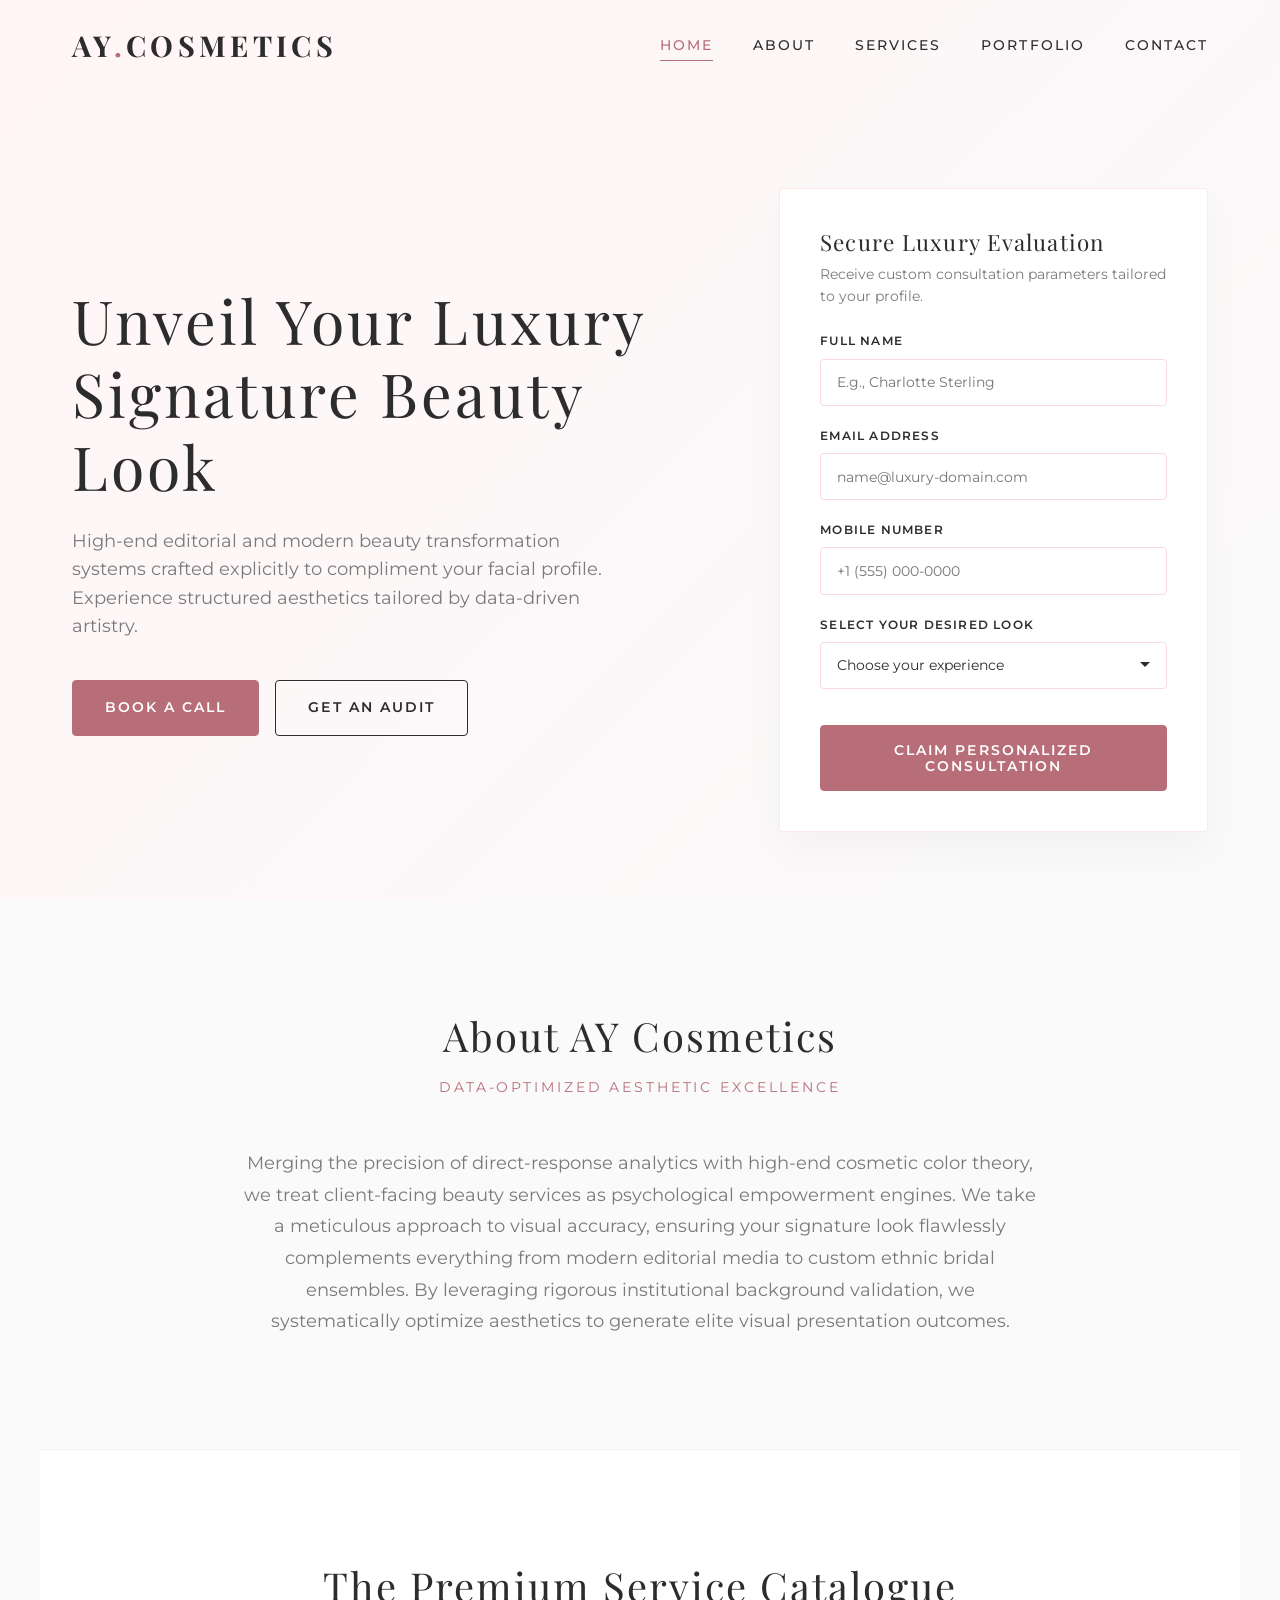
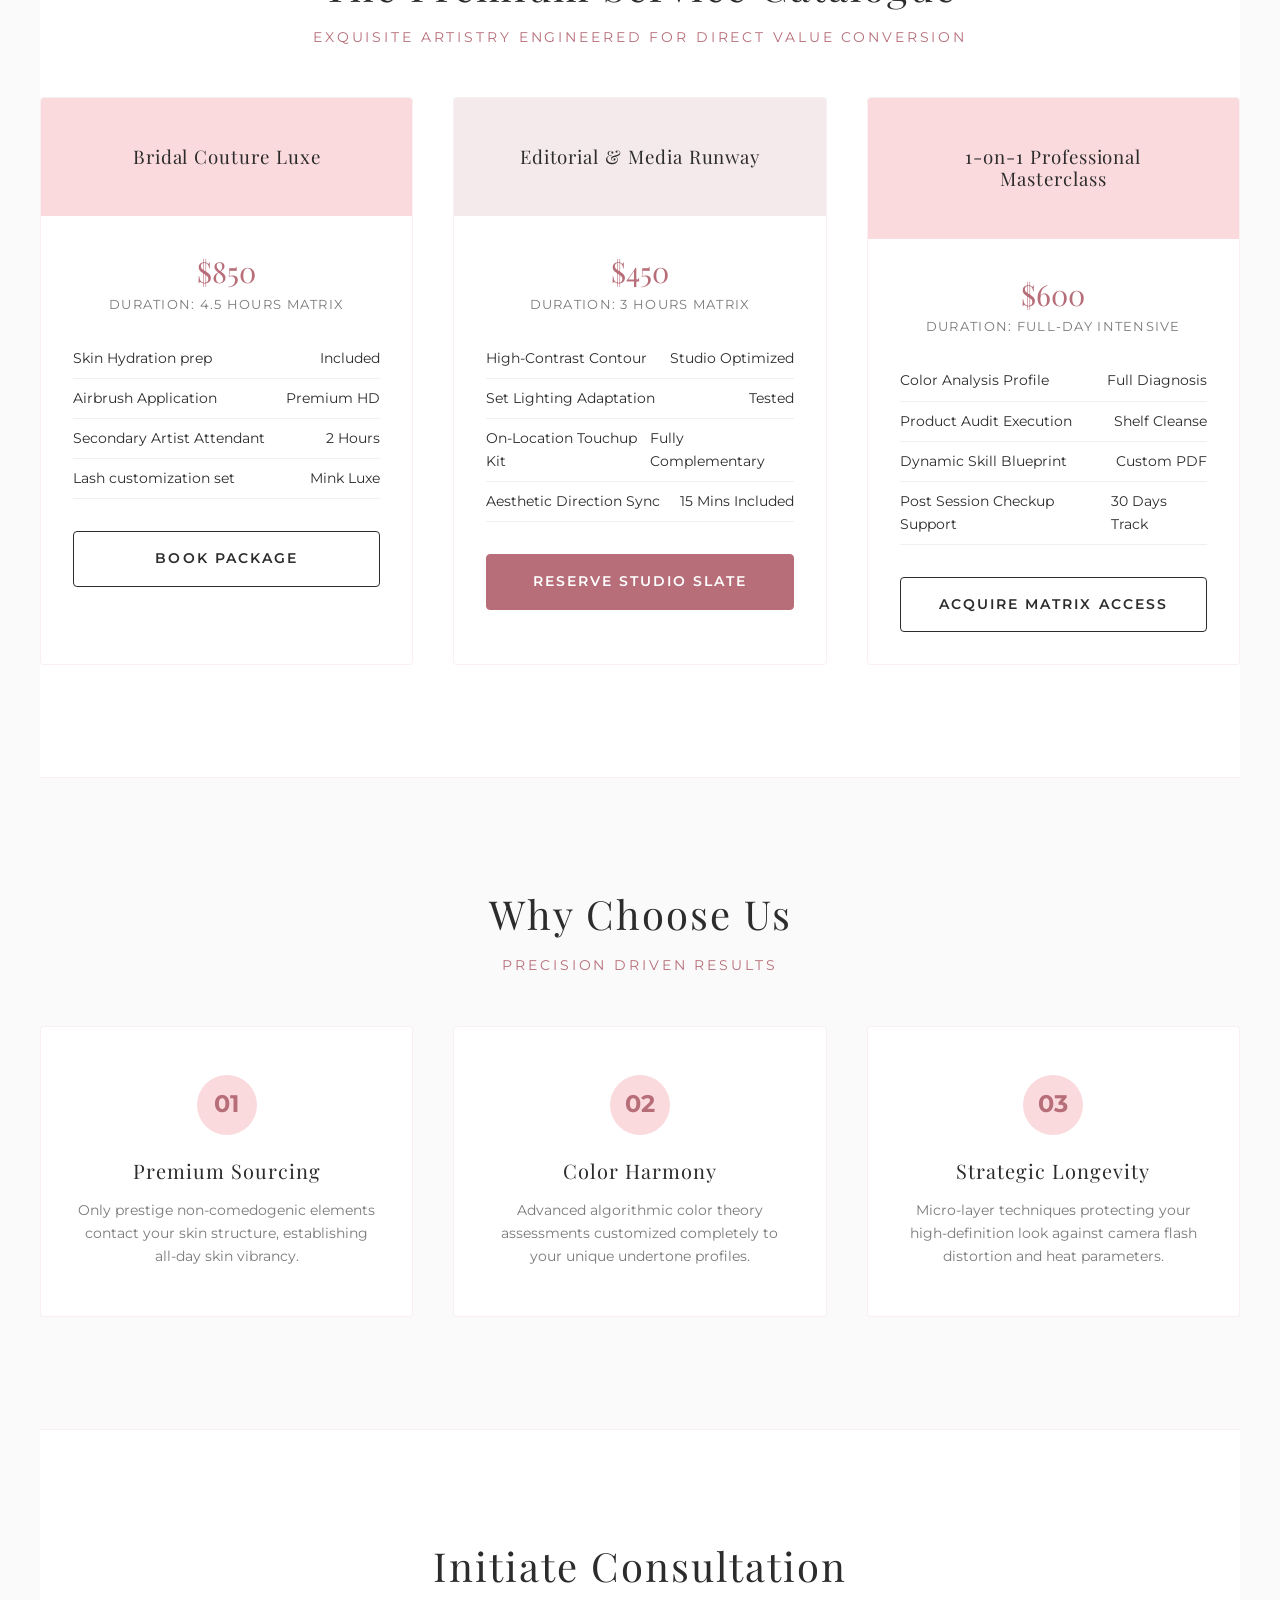
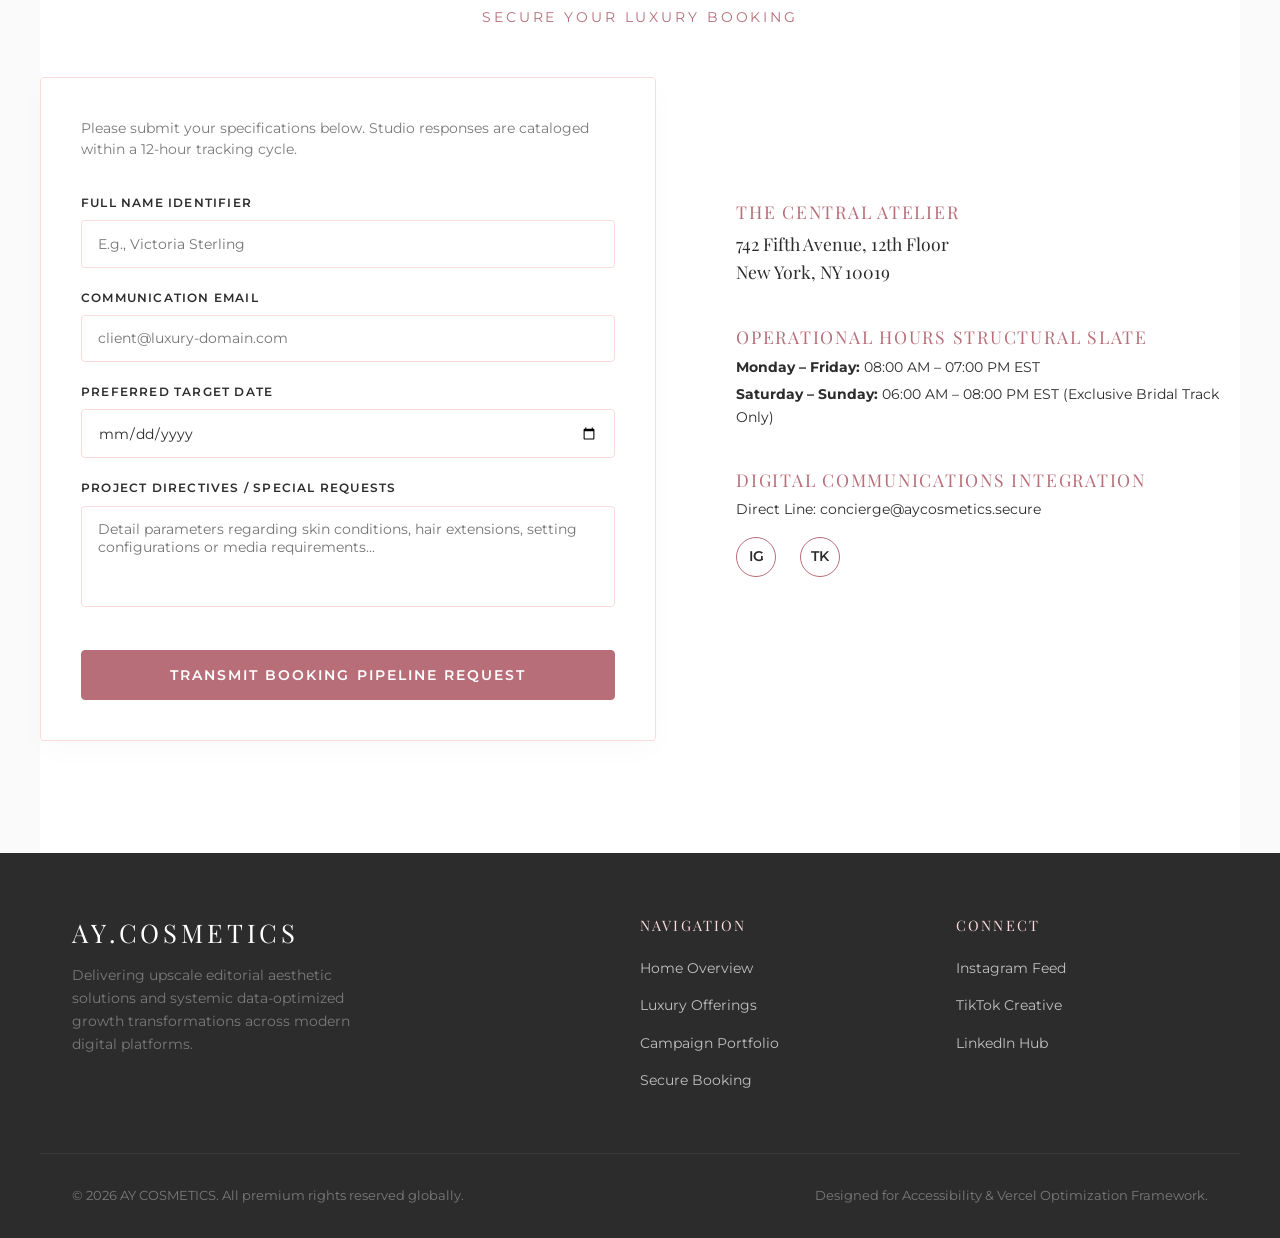
==== index.html @ 00020fd4 "Add files via upload" ====
<!DOCTYPE html>
<html lang="en">
<head>
    <meta charset="UTF-8">
    <meta name="viewport" content="width=device-width, initial-scale=1.0">
    <title>Premium Beauty Transformation Services | AY COSMETICS</title>
    <meta name="description" content="Discover luxury B2C bridal glamor, expert editorial makeup styling, and data-backed signature look masterclasses designed by AY COSMETICS. Book now.">
    
    <meta property="og:title" content="Premium Beauty Transformation Services | AY COSMETICS">
    <meta property="og:description" content="Elevate your appearance with modern minimalist aesthetic makeup services. Book tailored consultations with luxury specialists.">
    <meta property="og:type" content="website">
    <meta property="og:url" content="https://ay-cosmetics.vercel.app">
    
    <link rel="preconnect" href="https://fonts.googleapis.com">
    <link rel="preconnect" href="https://fonts.gstatic.com" crossorigin>
    <link href="https://fonts.googleapis.com/css2?family=Montserrat:wght@400;500;600&family=Playfair+Display:ital,wght@0,400;0,700;1,400&display=swap" rel="stylesheet">
    
    <link rel="stylesheet" href="style.css">
</head>
<body>

    <header>
        <div class="container nav-container">
            <a href="#home" class="logo">AY<span>.</span>COSMETICS</a>
            <nav aria-label="Main Navigation Route Engine">
                <ul class="nav-menu">
                    <li><a href="#home" class="nav-link active">Home</a></li>
                    <li><a href="#about" class="nav-link">About</a></li>
                    <li><a href="#services" class="nav-link">Services</a></li>
                    <li><a href="portfolio.html" class="nav-link">Portfolio</a></li>
                    <li><a href="#contact" class="nav-link">Contact</a></li>
                </ul>
            </nav>
            <button class="hamburger" aria-label="Toggle Mobile Menu Navigation" aria-expanded="false">
                <span class="bar"></span>
                <span class="bar"></span>
                <span class="bar"></span>
            </button>
        </div>
    </header>

    <main>
        <!-- Hero Section -->
        <section class="hero" id="home">
            <div class="container hero-grid">
                <div class="hero-content">
                    <h1>Unveil Your Luxury Signature Beauty Look</h1>
                    <p>High-end editorial and modern beauty transformation systems crafted explicitly to compliment your facial profile. Experience structured aesthetics tailored by data-driven artistry.</p>
                    <div class="hero-ctas">
                        <a href="#contact" class="btn btn-primary">Book A Call</a>
                        <a href="#audit-capture" class="btn btn-secondary">Get An Audit</a>
                    </div>
                </div>
                
                <div class="hero-form-container" id="audit-capture">
                    <h3>Secure Luxury Evaluation</h3>
                    <p>Receive custom consultation parameters tailored to your profile.</p>
                    <form action="#" method="POST" autocomplete="on">
                        <div class="form-group">
                            <label for="hero-name">Full Name</label>
                            <input type="text" id="hero-name" name="name" class="form-control" placeholder="E.g., Charlotte Sterling" required>
                        </div>
                        <div class="form-group">
                            <label for="hero-email">Email Address</label>
                            <input type="email" id="hero-email" name="email" class="form-control" placeholder="name@luxury-domain.com" required>
                        </div>
                        <div class="form-group">
                            <label for="hero-phone">Mobile Number</label>
                            <input type="tel" id="hero-phone" name="phone" class="form-control" placeholder="+1 (555) 000-0000" required>
                        </div>
                        <div class="form-group">
                            <label for="hero-service">Select Your Desired Look</label>
                            <select id="hero-service" name="service" class="form-control" required>
                                <option value="" disabled selected>Choose your experience</option>
                                <option value="bridal">Premium Bridal Glam Package</option>
                                <option value="editorial">Editorial &amp; Event Transformation</option>
                                <option value="masterclass">1-on-1 Strategy Masterclass</option>
                            </select>
                        </div>
                        <button type="submit" class="btn btn-primary" style="width: 100%; margin-top: 1rem;">Claim Personalized Consultation</button>
                    </form>
                </div>
            </div>
        </section>

        <!-- About My Brand Section -->
        <section class="section-padding container text-center reveal" id="about">
            <h2 class="section-title">About AY Cosmetics</h2>
            <p class="section-subtitle">Data-Optimized Aesthetic Excellence</p>
            <p style="max-width: 800px; margin: 0 auto; color: var(--gray-muted); font-size: 1.1rem; line-height: 1.8;">
                Merging the precision of direct-response analytics with high-end cosmetic color theory, we treat client-facing beauty services as psychological empowerment engines. We take a meticulous approach to visual accuracy, ensuring your signature look flawlessly complements everything from modern editorial media to custom ethnic bridal ensembles. By leveraging rigorous institutional background validation, we systematically optimize aesthetics to generate elite visual presentation outcomes.
            </p>
        </section>

        <!-- Services Section (Merged) -->
        <section class="section-padding container text-center reveal" id="services" style="background-color: var(--pure-white); border-top: 1px solid rgba(183,110,121,0.1); border-bottom: 1px solid rgba(183,110,121,0.1);">
            <h2 class="section-title">The Premium Service Catalogue</h2>
            <p class="section-subtitle">Exquisite Artistry Engineered For Direct Value Conversion</p>
            
            <div class="grid-3">
                <article class="card">
                    <div class="service-header">
                        <h3>Bridal Couture Luxe</h3>
                    </div>
                    <div class="campaign-body">
                        <span class="service-price">$850</span>
                        <span class="service-duration">Duration: 4.5 Hours Matrix</span>
                        <ul class="service-features">
                            <li><span>Skin Hydration prep</span> <span>Included</span></li>
                            <li><span>Airbrush Application</span> <span>Premium HD</span></li>
                            <li><span>Secondary Artist Attendant</span> <span>2 Hours</span></li>
                            <li><span>Lash customization set</span> <span>Mink Luxe</span></li>
                        </ul>
                        <a href="#contact" class="btn btn-secondary" style="width: 100%;">Book Package</a>
                    </div>
                </article>

                <article class="card">
                    <div class="service-header" style="background-color: rgba(183,110,121,0.15);">
                        <h3>Editorial &amp; Media Runway</h3>
                    </div>
                    <div class="campaign-body">
                        <span class="service-price">$450</span>
                        <span class="service-duration">Duration: 3 Hours Matrix</span>
                        <ul class="service-features">
                            <li><span>High-Contrast Contour</span> <span>Studio Optimized</span></li>
                            <li><span>Set Lighting Adaptation</span> <span>Tested</span></li>
                            <li><span>On-Location Touchup Kit</span> <span>Fully Complementary</span></li>
                            <li><span>Aesthetic Direction Sync</span> <span>15 Mins Included</span></li>
                        </ul>
                        <a href="#contact" class="btn btn-primary" style="width: 100%;">Reserve Studio Slate</a>
                    </div>
                </article>

                <article class="card">
                    <div class="service-header">
                        <h3>1-on-1 Professional Masterclass</h3>
                    </div>
                    <div class="campaign-body">
                        <span class="service-price">$600</span>
                        <span class="service-duration">Duration: Full-Day Intensive</span>
                        <ul class="service-features">
                            <li><span>Color Analysis Profile</span> <span>Full Diagnosis</span></li>
                            <li><span>Product Audit Execution</span> <span>Shelf Cleanse</span></li>
                            <li><span>Dynamic Skill Blueprint</span> <span>Custom PDF</span></li>
                            <li><span>Post Session Checkup Support</span> <span>30 Days Track</span></li>
                        </ul>
                        <a href="#contact" class="btn btn-secondary" style="width: 100%;">Acquire Matrix Access</a>
                    </div>
                </article>
            </div>
        </section>

        <!-- Why Choose Us Section -->
        <section class="section-padding container text-center reveal" id="why-choose-us">
            <h2 class="section-title">Why Choose Us</h2>
            <p class="section-subtitle">Precision Driven Results</p>
            <div class="grid-3">
                <div class="feature-card card">
                    <div class="feature-icon-box">01</div>
                    <h3>Premium Sourcing</h3>
                    <p>Only prestige non-comedogenic elements contact your skin structure, establishing all-day skin vibrancy.</p>
                </div>
                <div class="feature-card card">
                    <div class="feature-icon-box">02</div>
                    <h3>Color Harmony</h3>
                    <p>Advanced algorithmic color theory assessments customized completely to your unique undertone profiles.</p>
                </div>
                <div class="feature-card card">
                    <div class="feature-icon-box">03</div>
                    <h3>Strategic Longevity</h3>
                    <p>Micro-layer techniques protecting your high-definition look against camera flash distortion and heat parameters.</p>
                </div>
            </div>
        </section>

        <!-- Contact Section (Merged) -->
        <section class="section-padding container" id="contact" style="background-color: var(--pure-white); border-top: 1px solid rgba(183,110,121,0.1);">
            <div class="text-center reveal" style="margin-bottom: 3rem;">
                <h2 class="section-title">Initiate Consultation</h2>
                <p class="section-subtitle">Secure Your Luxury Booking</p>
            </div>
            
            <div class="contact-grid reveal">
                <!-- Contact Form -->
                <div class="hero-form-container" style="box-shadow: 0 10px 30px rgba(0,0,0,0.02); border: 1px solid var(--primary-blush);">
                    <p style="font-size: 0.85rem; color: var(--gray-muted); margin-bottom: 2rem;">Please submit your specifications below. Studio responses are cataloged within a 12-hour tracking cycle.</p>
                    
                    <form action="#" method="POST" autocomplete="on">
                        <div class="form-group">
                            <label for="contact-name">Full Name Identifier</label>
                            <input type="text" id="contact-name" name="name" class="form-control" placeholder="E.g., Victoria Sterling" required>
                        </div>
                        <div class="form-group">
                            <label for="contact-email">Communication Email</label>
                            <input type="email" id="contact-email" name="email" class="form-control" placeholder="client@luxury-domain.com" required>
                        </div>
                        <div class="form-group">
                            <label for="contact-date">Preferred Target Date</label>
                            <input type="date" id="contact-date" name="target_date" class="form-control" required>
                        </div>
                        <div class="form-group">
                            <label for="contact-notes">Project Directives / Special Requests</label>
                            <textarea id="contact-notes" name="notes" class="form-control" rows="4" placeholder="Detail parameters regarding skin conditions, hair extensions, setting configurations or media requirements..." style="resize: none;"></textarea>
                        </div>
                        <button type="submit" class="btn btn-primary" style="width: 100%; margin-top: 1rem;">Transmit Booking Pipeline Request</button>
                    </form>
                </div>

                <!-- Contact & Address Details -->
                <div style="display: flex; flex-direction: column; justify-content: center;">
                    <div class="info-block">
                        <h3>The Central Atelier</h3>
                        <p style="font-size: 1.1rem; font-family: var(--font-primary);">742 Fifth Avenue, 12th Floor<br>New York, NY 10019</p>
                    </div>
                    
                    <div class="info-block">
                        <h3>Operational Hours Structural Slate</h3>
                        <p style="font-size: 0.9rem; margin-bottom: 0.25rem;"><strong>Monday – Friday:</strong> 08:00 AM – 07:00 PM EST</p>
                        <p style="font-size: 0.9rem;"><strong>Saturday – Sunday:</strong> 06:00 AM – 08:00 PM EST (Exclusive Bridal Track Only)</p>
                    </div>

                    <div class="info-block">
                        <h3>Digital Communications Integration</h3>
                        <p style="font-size: 0.9rem; margin-bottom: 0.5rem;">Direct Line: concierge@aycosmetics.secure</p>
                        <div class="social-links">
                            <a href="#" class="social-icon" aria-label="Follow AY Cosmetics Studio Work on Instagram">IG</a>
                            <a href="#" class="social-icon" aria-label="View AY Cosmetics Viral Video Guides on TikTok">TK</a>
                        </div>
                    </div>
                </div>
            </div>
        </section>
    </main>

    <footer>
        <div class="container footer-grid">
            <div class="footer-brand">
                <h2>AY<span>.</span>COSMETICS</h2>
                <p>Delivering upscale editorial aesthetic solutions and systemic data-optimized growth transformations across modern digital platforms.</p>
            </div>
            <div class="footer-links">
                <h4>Navigation</h4>
                <ul>
                    <li><a href="#home">Home Overview</a></li>
                    <li><a href="#services">Luxury Offerings</a></li>
                    <li><a href="portfolio.html">Campaign Portfolio</a></li>
                    <li><a href="#contact">Secure Booking</a></li>
                </ul>
            </div>
            <div class="footer-links">
                <h4>Connect</h4>
                <ul>
                    <li><a href="#">Instagram Feed</a></li>
                    <li><a href="#">TikTok Creative</a></li>
                    <li><a href="#">LinkedIn Hub</a></li>
                </ul>
            </div>
        </div>
        <div class="container footer-bottom">
            <p>&copy; 2026 AY COSMETICS. All premium rights reserved globally.</p>
            <p>Designed for Accessibility &amp; Vercel Optimization Framework.</p>
        </div>
    </footer>

    <script src="script.js"></script>
</body>
</html>
---- style.css ----
/* ==========================================================================
   AY COSMETICS - UNIVERSAL MODERN COMPONENT STYLESHEET
   ========================================================================== */

:root {
    --primary-blush: #FADADD;
    --accent-rose-gold: #B76E79;
    --accent-rose-dark: #9E5661;
    --dark-charcoal: #2C2C2C;
    --off-white: #FAFAFA;
    --pure-white: #FFFFFF;
    --gray-light: #F0F0F0;
    --gray-muted: #7A7A7A;
    --font-primary: 'Playfair Display', Georgia, serif;
    --font-secondary: 'Montserrat', sans-serif;
    --transition-smooth: all 0.4s cubic-bezier(0.16, 1, 0.3, 1);
    --border-radius: 4px;
    --max-width: 1200px;
}

/* Base Resets */
* {
    margin: 0;
    padding: 0;
    box-sizing: border-box;
}

html {
    scroll-behavior: smooth;
    font-size: 16px;
}

body {
    background-color: var(--off-white);
    color: var(--dark-charcoal);
    font-family: var(--font-secondary);
    line-height: 1.6;
    overflow-x: hidden;
}

h1, h2, h3, h4 {
    font-family: var(--font-primary);
    font-weight: 400;
    letter-spacing: 0.05em;
    line-height: 1.2;
}

a {
    text-decoration: none;
    color: inherit;
    transition: var(--transition-smooth);
}

img {
    max-width: 100%;
    display: block;
}

/* Layout Utilities */
.container {
    width: 100%;
    max-width: var(--max-width);
    margin: 0 auto;
    padding: 0 2rem;
}

.section-padding {
    padding: 7rem 0;
}

.text-center {
    text-align: center;
}

.section-title {
    font-size: 2.5rem;
    margin-bottom: 1rem;
    position: relative;
    display: inline-block;
}

.section-subtitle {
    font-family: var(--font-secondary);
    font-size: 0.9rem;
    text-transform: uppercase;
    letter-spacing: 0.2em;
    color: var(--accent-rose-gold);
    margin-bottom: 3rem;
}

/* Header & Navigation */
header {
    position: fixed;
    top: 0;
    left: 0;
    width: 100%;
    background-color: transparent;
    z-index: 1000;
    transition: var(--transition-smooth);
    border-bottom: 1px solid transparent;
}

header.sticky {
    background-color: rgba(250, 250, 250, 0.95);
    backdrop-filter: blur(10px);
    border-bottom: 1px solid rgba(183, 110, 121, 0.15);
    box-shadow: 0 4px 30px rgba(0, 0, 0, 0.02);
}

.nav-container {
    display: flex;
    justify-content: space-between;
    align-items: center;
    height: 90px;
    transition: var(--transition-smooth);
}

header.sticky .nav-container {
    height: 70px;
}

.logo {
    font-family: var(--font-primary);
    font-size: 1.8rem;
    letter-spacing: 0.15em;
    font-weight: 700;
    color: var(--dark-charcoal);
}

.logo span {
    color: var(--accent-rose-gold);
}

.nav-menu {
    display: flex;
    list-style: none;
    gap: 2.5rem;
}

.nav-link {
    font-size: 0.85rem;
    font-weight: 500;
    text-transform: uppercase;
    letter-spacing: 0.15em;
    position: relative;
    padding: 0.5rem 0;
}

.nav-link::after {
    content: '';
    position: absolute;
    bottom: 0;
    left: 0;
    width: 0;
    height: 1px;
    background-color: var(--accent-rose-gold);
    transition: var(--transition-smooth);
}

.nav-link:hover::after,
.nav-link.active::after {
    width: 100%;
}

.nav-link.active {
    color: var(--accent-rose-gold);
}

.hamburger {
    display: none;
    cursor: pointer;
    background: none;
    border: none;
    padding: 0.5rem;
}

.bar {
    display: block;
    width: 25px;
    height: 2px;
    margin: 5px auto;
    background-color: var(--dark-charcoal);
    transition: var(--transition-smooth);
}

/* UI Components & Buttons */
.btn {
    display: inline-flex;
    align-items: center;
    justify-content: center;
    padding: 1rem 2rem;
    font-family: var(--font-secondary);
    font-size: 0.85rem;
    font-weight: 600;
    text-transform: uppercase;
    letter-spacing: 0.15em;
    border-radius: var(--border-radius);
    transition: var(--transition-smooth);
    cursor: pointer;
}

.btn-primary {
    background-color: var(--accent-rose-gold);
    color: var(--pure-white);
    border: 1px solid var(--accent-rose-gold);
}

.btn-primary:hover {
    background-color: var(--accent-rose-dark);
    border-color: var(--accent-rose-dark);
    transform: translateY(-2px);
}

.btn-secondary {
    background-color: transparent;
    color: var(--dark-charcoal);
    border: 1px solid var(--dark-charcoal);
}

.btn-secondary:hover {
    background-color: var(--dark-charcoal);
    color: var(--pure-white);
    transform: translateY(-2px);
}

/* Inline Lead Forms */
.form-group {
    margin-bottom: 1.25rem;
    text-align: left;
}

.form-group label {
    display: block;
    font-size: 0.75rem;
    font-weight: 600;
    text-transform: uppercase;
    letter-spacing: 0.1em;
    margin-bottom: 0.5rem;
    color: var(--dark-charcoal);
}

.form-control {
    width: 100%;
    padding: 0.85rem 1rem;
    font-family: var(--font-secondary);
    font-size: 0.9rem;
    background-color: var(--pure-white);
    border: 1px solid var(--primary-blush);
    border-radius: var(--border-radius);
    color: var(--dark-charcoal);
    transition: var(--transition-smooth);
}

.form-control:focus {
    outline: none;
    border-color: var(--accent-rose-gold);
    box-shadow: 0 0 0 3px rgba(183, 110, 121, 0.1);
}

select.form-control {
    appearance: none;
    background-image: url("data:image/svg+xml;utf8,<svg xmlns='http://www.w3.org/2000/svg' width='10' height='6' viewBox='0 0 10 6'><path fill='%232C2C2C' d='M0 0l5 5 5-5z'/></svg>");
    background-repeat: no-repeat;
    background-position: right 1rem center;
    background-size: 10px;
}

/* Hero Section */
.hero {
    min-height: 100vh;
    display: flex;
    align-items: center;
    padding-top: 120px;
    background: linear-gradient(135deg, #FFF5F6 0%, #FAFAFA 100%);
    position: relative;
}

.hero-grid {
    display: grid;
    grid-template-columns: 1.2fr 0.8fr;
    gap: 4rem;
    align-items: center;
}

.hero-content h1 {
    font-size: 3.8rem;
    margin-bottom: 1.5rem;
    color: var(--dark-charcoal);
}

.hero-content p {
    font-size: 1.1rem;
    color: var(--gray-muted);
    margin-bottom: 2.5rem;
    max-width: 540px;
}

.hero-ctas {
    display: flex;
    gap: 1rem;
}

.hero-form-container {
    background-color: var(--pure-white);
    padding: 2.5rem;
    border-radius: var(--border-radius);
    box-shadow: 0 20px 40px rgba(0, 0, 0, 0.03);
    border: 1px solid rgba(250, 218, 221, 0.6);
}

.hero-form-container h3 {
    font-size: 1.4rem;
    margin-bottom: 0.5rem;
}

.hero-form-container p {
    font-size: 0.85rem;
    color: var(--gray-muted);
    margin-bottom: 1.5rem;
}

/* Grids & Cards Setup */
.grid-3 {
    display: grid;
    grid-template-columns: repeat(3, 1fr);
    gap: 2.5rem;
}

.card {
    background-color: var(--pure-white);
    border-radius: var(--border-radius);
    border: 1px solid rgba(183, 110, 121, 0.1);
    overflow: hidden;
    transition: var(--transition-smooth);
}

.card:hover {
    transform: translateY(-5px);
    box-shadow: 0 15px 30px rgba(183, 110, 121, 0.08);
}

/* Features/Why Choose Us Component */
.feature-card {
    padding: 3rem 2rem;
    text-align: center;
}

.feature-icon-box {
    width: 60px;
    height: 60px;
    background-color: var(--primary-blush);
    color: var(--accent-rose-gold);
    border-radius: 50%;
    display: flex;
    align-items: center;
    justify-content: center;
    margin: 0 auto 1.5rem auto;
    font-size: 1.5rem;
    font-weight: bold;
}

.feature-card h3 {
    font-size: 1.25rem;
    margin-bottom: 1rem;
}

.feature-card p {
    font-size: 0.9rem;
    color: var(--gray-muted);
}

/* Portfolio & Campaign Cards */
.portfolio-intro {
    display: grid;
    grid-template-columns: 0.8fr 1.2fr;
    gap: 4rem;
    align-items: center;
    margin-bottom: 6rem;
}

.profile-img-placeholder {
    width: 100%;
    aspect-ratio: 4/5;
    background-color: var(--primary-blush);
    border-radius: var(--border-radius);
    position: relative;
    overflow: hidden;
    display: flex;
    align-items: center;
    justify-content: center;
}

.profile-img-placeholder::before {
    content: 'AY';
    font-family: var(--font-primary);
    font-size: 5rem;
    color: rgba(183, 110, 121, 0.25);
    font-weight: 700;
}

.bio-text h3 {
    font-size: 1.8rem;
    color: var(--accent-rose-gold);
    margin-bottom: 1rem;
}

.bio-text p {
    margin-bottom: 1.5rem;
    color: var(--dark-charcoal);
}

.skills-badge-container {
    display: flex;
    flex-wrap: wrap;
    gap: 0.75rem;
}

.skill-badge {
    background-color: var(--pure-white);
    border: 1px solid var(--primary-blush);
    padding: 0.5rem 1.25rem;
    font-size: 0.8rem;
    font-weight: 500;
    border-radius: 30px;
    transition: var(--transition-smooth);
}

.skill-badge:hover {
    background-color: var(--primary-blush);
    color: var(--dark-charcoal);
}

.campaign-screenshot-box {
    width: 100%;
    aspect-ratio: 16/10;
    background-color: #EAEAEA;
    display: flex;
    align-items: center;
    justify-content: center;
    font-family: var(--font-primary);
    font-style: italic;
    color: var(--gray-muted);
    border-bottom: 1px solid rgba(183, 110, 121, 0.1);
}

.campaign-body {
    padding: 2rem;
}

.campaign-body h3 {
    font-size: 1.3rem;
    margin-bottom: 0.5rem;
}

.campaign-strategy {
    font-size: 0.85rem;
    color: var(--gray-muted);
    margin-bottom: 1.5rem;
    min-height: 60px;
}

.metrics-row {
    display: grid;
    grid-template-columns: repeat(3, 1fr);
    gap: 0.5rem;
    background-color: var(--off-white);
    padding: 1rem;
    border-radius: var(--border-radius);
    text-center: center;
}

.metric-item .metric-val {
    display: block;
    font-size: 1.1rem;
    font-weight: 700;
    color: var(--accent-rose-gold);
}

.metric-item .metric-label {
    display: block;
    font-size: 0.65rem;
    text-transform: uppercase;
    letter-spacing: 0.05em;
    color: var(--gray-muted);
}

/* Services Page Elements */
.service-header {
    background-color: var(--primary-blush);
    padding: 3rem;
    text-align: center;
}

.service-price {
    font-family: var(--font-primary);
    font-size: 1.8rem;
    color: var(--accent-rose-gold);
    margin: 1rem 0;
}

.service-duration {
    font-size: 0.8rem;
    text-transform: uppercase;
    letter-spacing: 0.1em;
    color: var(--gray-muted);
    margin-bottom: 1.5rem;
    display: block;
}

.service-features {
    list-style: none;
    margin-bottom: 2rem;
    text-align: left;
}

.service-features li {
    font-size: 0.9rem;
    padding: 0.5rem 0;
    border-bottom: 1px solid var(--gray-light);
    display: flex;
    justify-content: space-between;
}

/* Contact Page Layout */
.contact-grid {
    display: grid;
    grid-template-columns: 1.1fr 0.9fr;
    gap: 5rem;
}

.info-block {
    margin-bottom: 2.5rem;
}

.info-block h3 {
    font-size: 1.1rem;
    text-transform: uppercase;
    letter-spacing: 0.1em;
    color: var(--accent-rose-gold);
    margin-bottom: 0.5rem;
}

.social-links {
    display: flex;
    gap: 1.5rem;
    margin-top: 1rem;
}

.social-icon {
    width: 40px;
    height: 40px;
    border-radius: 50%;
    border: 1px solid var(--accent-rose-gold);
    display: flex;
    align-items: center;
    justify-content: center;
    font-size: 0.85rem;
    font-weight: 600;
}

.social-icon:hover {
    background-color: var(--accent-rose-gold);
    color: var(--pure-white);
}

/* Footer Section */
footer {
    background-color: var(--dark-charcoal);
    color: var(--pure-white);
    padding: 4rem 0 2rem 0;
}

.footer-grid {
    display: grid;
    grid-template-columns: 1.5fr repeat(2, 0.75fr);
    gap: 4rem;
    margin-bottom: 3rem;
}

.footer-brand h2 {
    font-size: 1.6rem;
    letter-spacing: 0.15em;
    margin-bottom: 1rem;
}

.footer-brand p {
    color: var(--gray-muted);
    font-size: 0.9rem;
    max-width: 320px;
}

.footer-links h4 {
    font-size: 0.9rem;
    text-transform: uppercase;
    letter-spacing: 0.15em;
    margin-bottom: 1.25rem;
    color: var(--primary-blush);
}

.footer-links ul {
    list-style: none;
}

.footer-links li {
    margin-bottom: 0.75rem;
}

.footer-links a {
    font-size: 0.85rem;
    color: #C0C0C0;
}

.footer-links a:hover {
    color: var(--primary-blush);
}

.footer-bottom {
    border-top: 1px solid rgba(255, 255, 255, 0.05);
    padding-top: 2rem;
    display: flex;
    justify-content: space-between;
    align-items: center;
    font-size: 0.8rem;
    color: var(--gray-muted);
}

/* Animations Trigger Classes */
.reveal {
    opacity: 0;
    transform: translateY(30px);
    transition: opacity 0.8s ease, transform 0.8s ease;
}

.reveal.visible {
    opacity: 1;
    transform: translateY(0);
}

/* Responsive Breakpoints */
@media (max-width: 1024px) {
    .hero-grid, .portfolio-intro, .contact-grid {
        grid-template-columns: 1fr;
        gap: 4rem;
    }
    .grid-3 {
        grid-template-columns: repeat(2, 1fr);
    }
    .hero {
        padding-top: 140px;
        text-align: center;
    }
    .hero-content p {
        margin: 0 auto 2.5rem auto;
    }
    .hero-ctas {
        justify-content: center;
    }
}

@media (max-width: 768px) {
    .grid-3 {
        grid-template-columns: 1fr;
    }
    .nav-menu {
        position: fixed;
        left: -100%;
        top: 90px;
        flex-direction: column;
        background-color: var(--pure-white);
        width: 100%;
        text-align: center;
        gap: 1.5rem;
        padding: 3rem 0;
        box-shadow: 0 10px 20px rgba(0,0,0,0.05);
        transition: 0.4s;
    }
    header.sticky .nav-menu {
        top: 70px;
    }
    .nav-menu.active {
        left: 0;
    }
    .hamburger {
        display: block;
    }
    .hamburger.active .bar:nth-child(2) { opacity: 0; }
    .hamburger.active .bar:nth-child(1) { transform: translateY(7px) rotate(45deg); }
    .hamburger.active .bar:nth-child(3) { transform: translateY(-7px) rotate(-45deg); }
    
    .hero-content h1 { font-size: 2.5rem; }
    .section-title { font-size: 2rem; }
    .footer-grid { grid-template-columns: 1fr; gap: 2.5rem; }
}
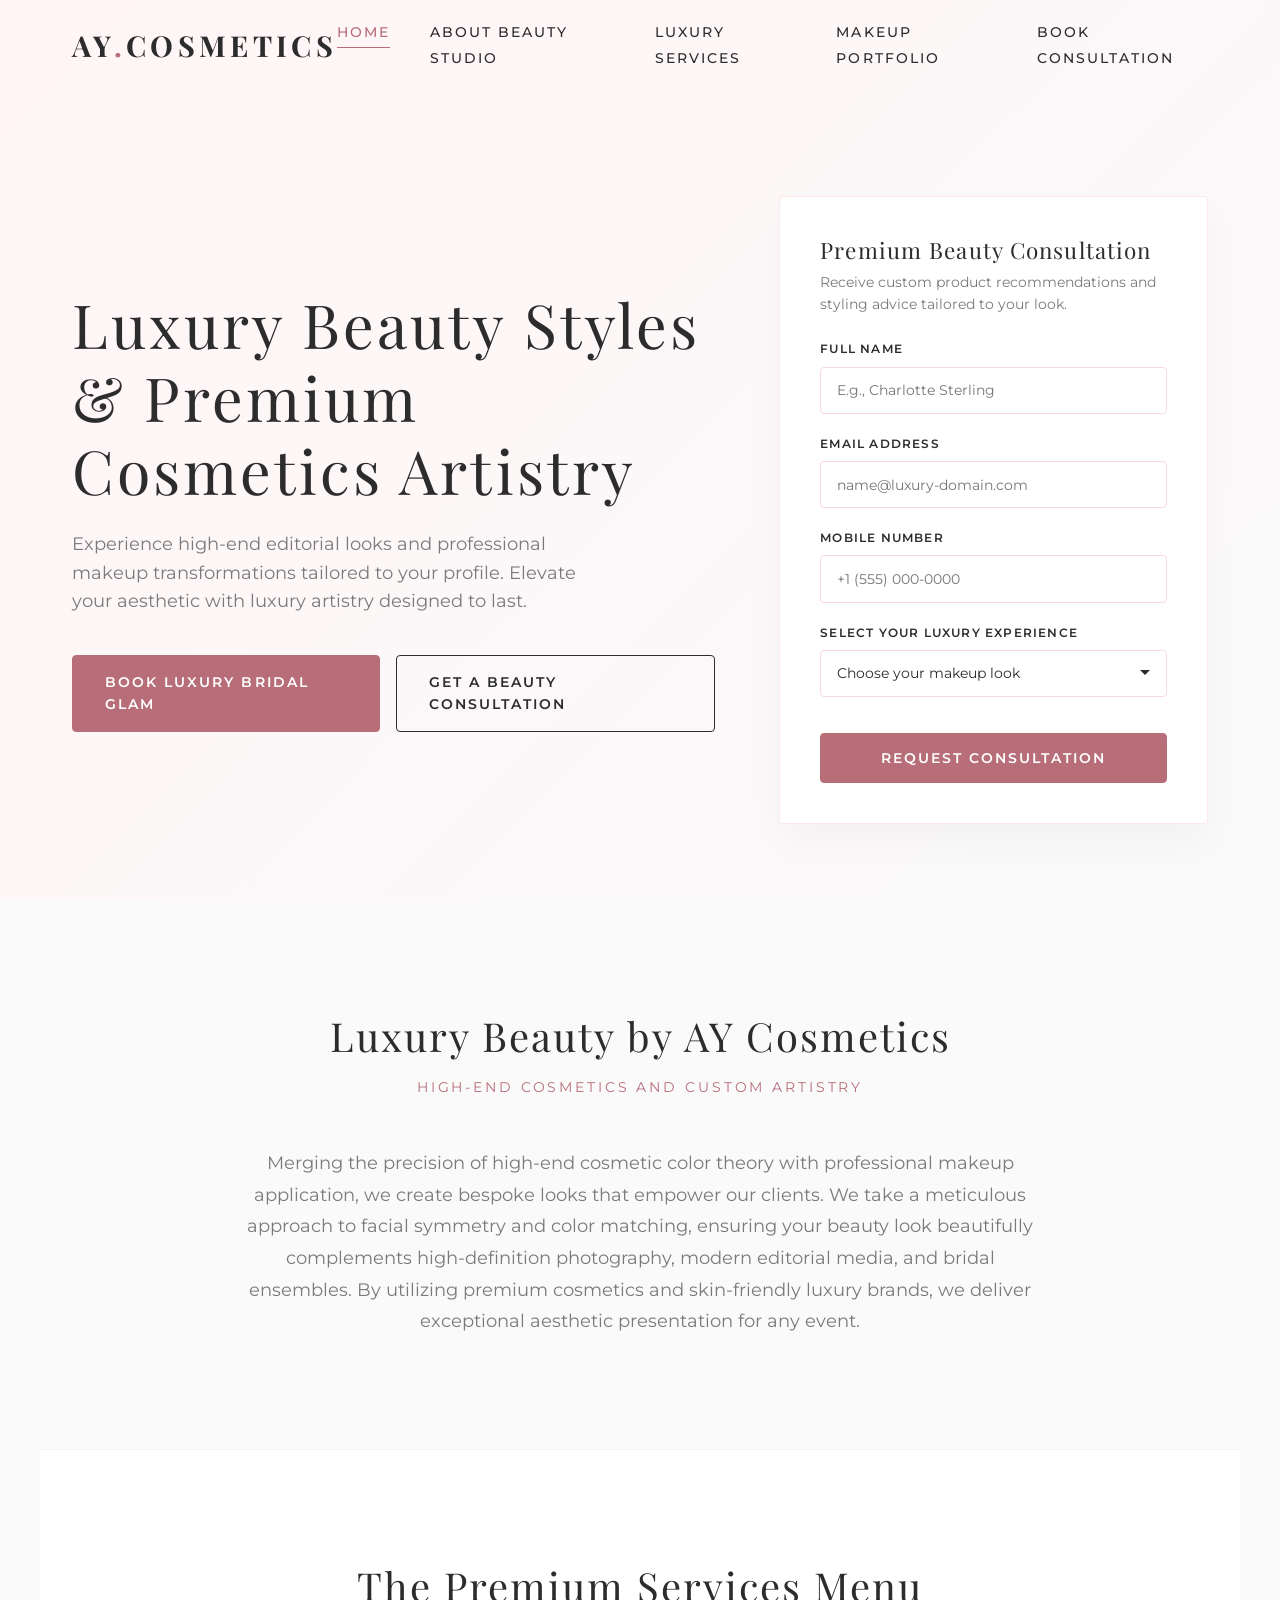
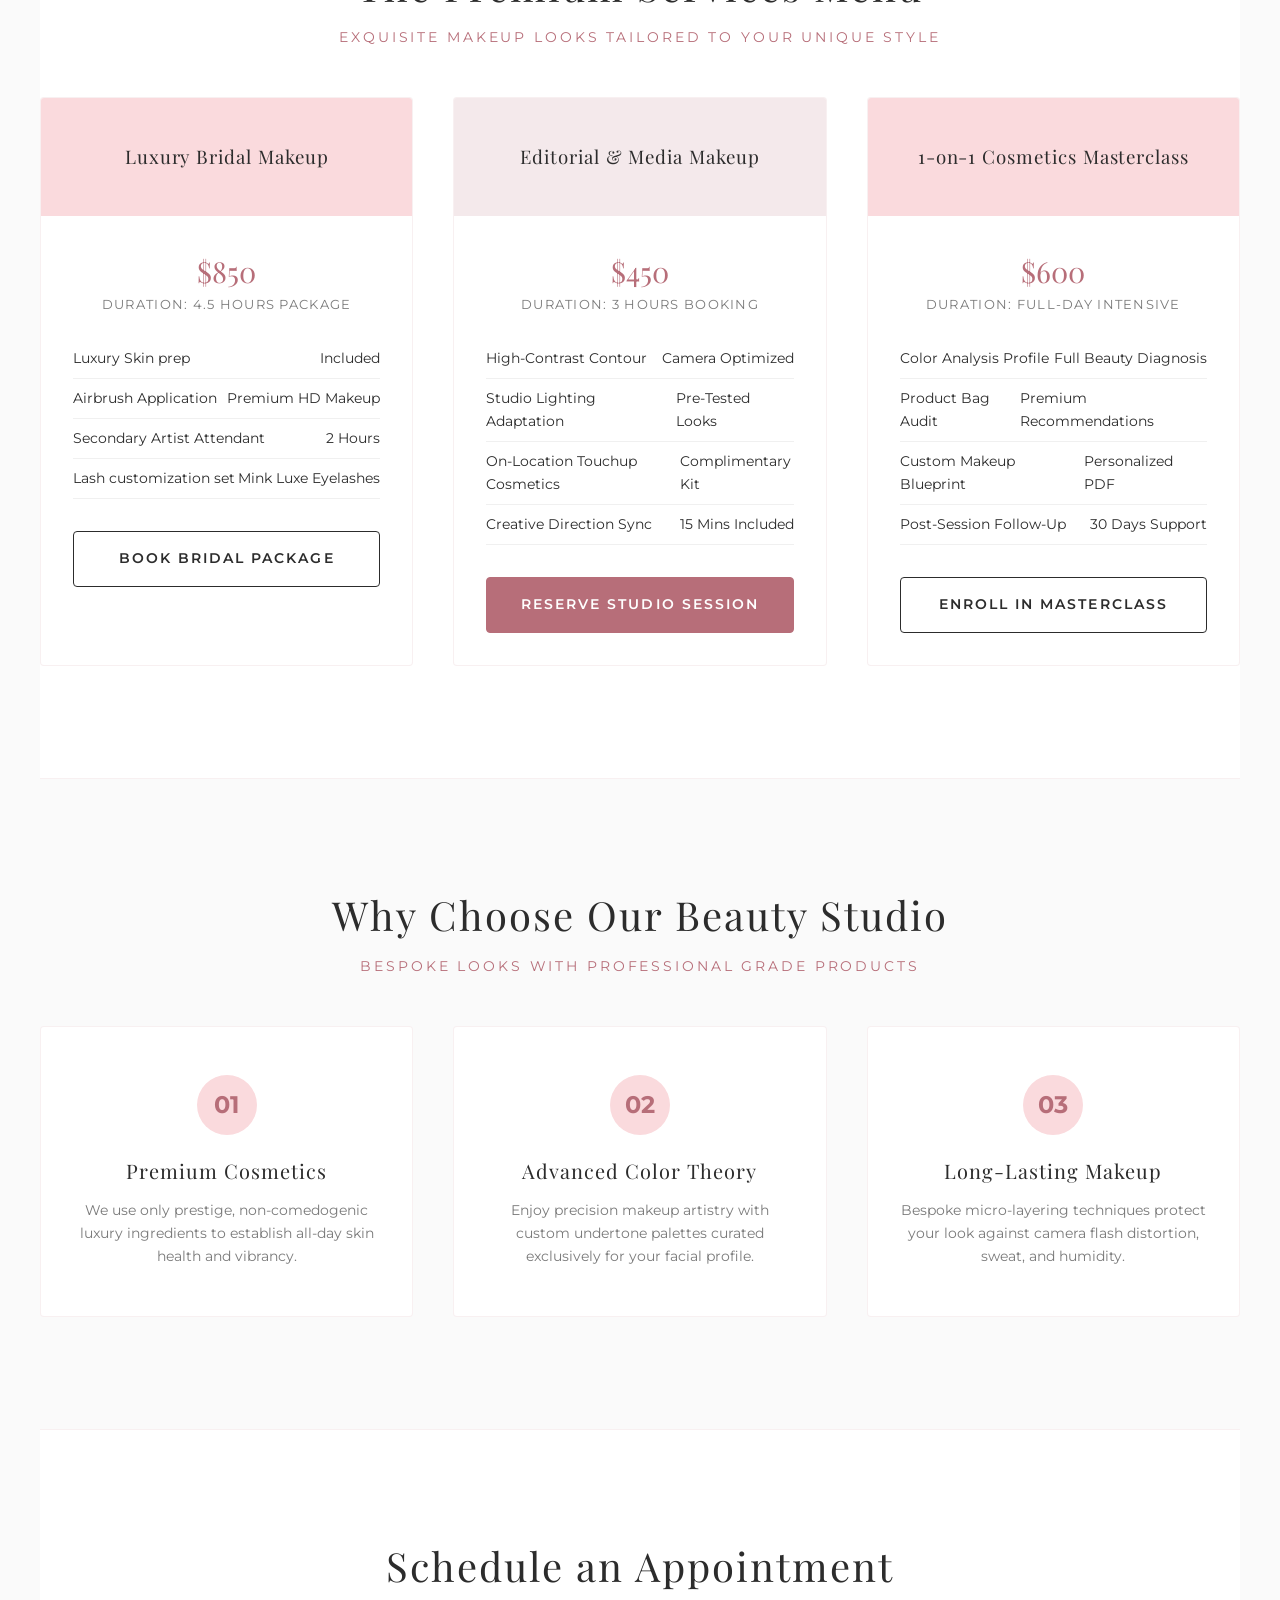
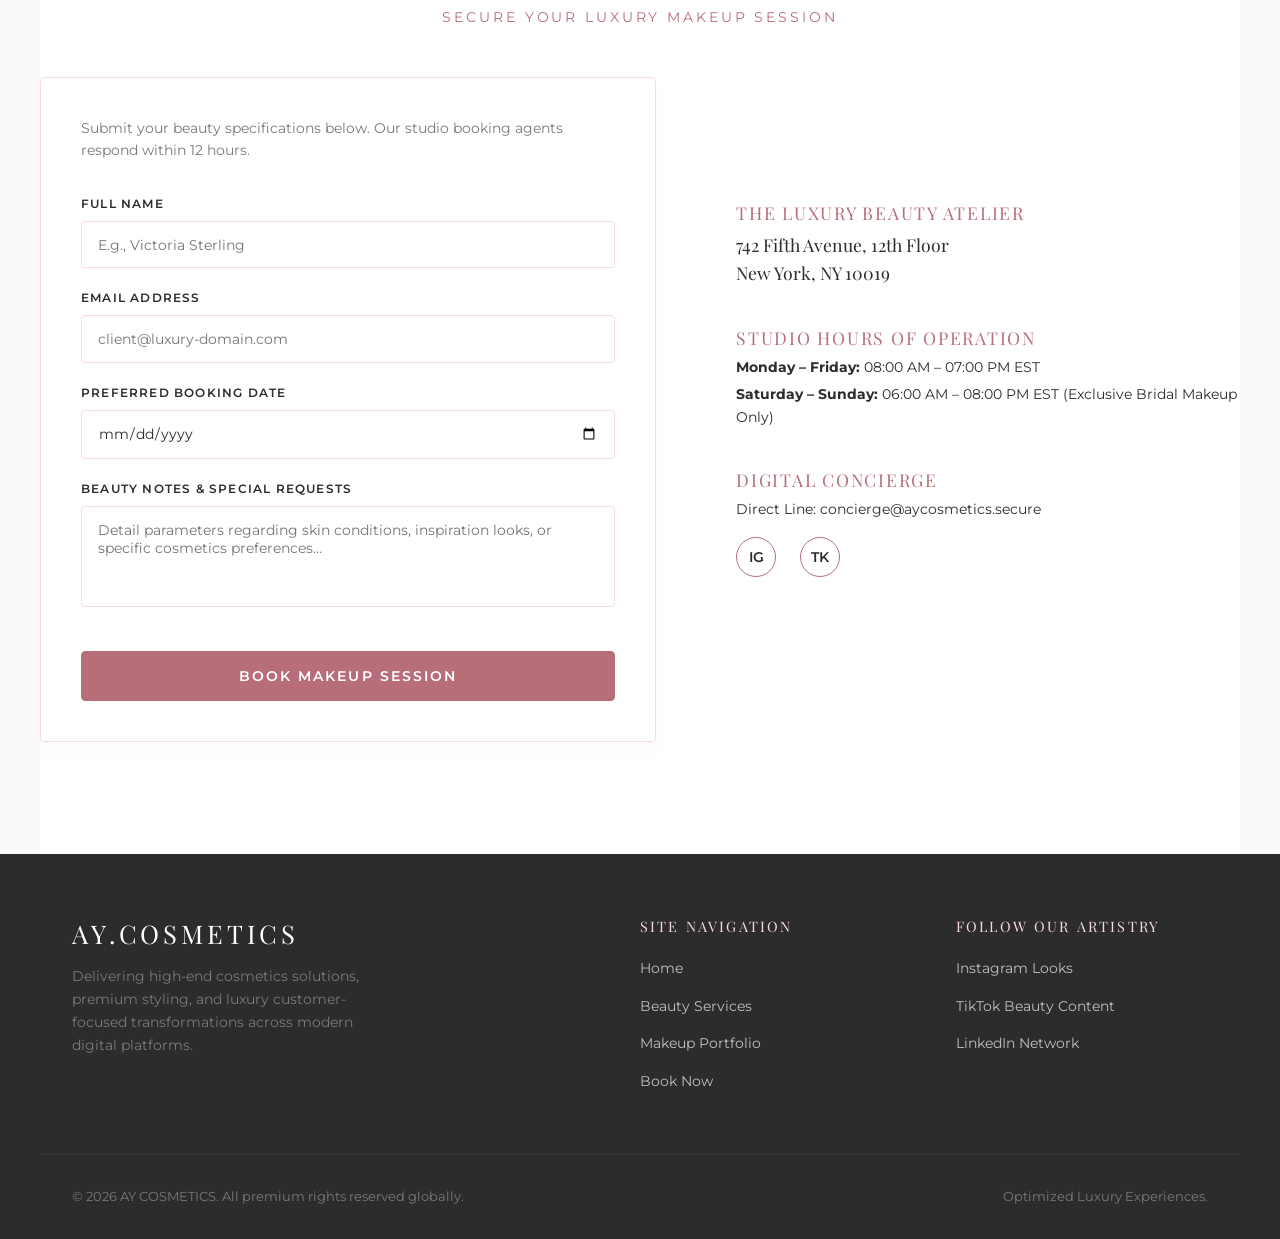
==== commit 5d97ae06: "Update index.html" ====
--- a/index.html
+++ b/index.html
@@ -3,11 +3,11 @@
 <head>
     <meta charset="UTF-8">
     <meta name="viewport" content="width=device-width, initial-scale=1.0">
-    <title>Premium Beauty Transformation Services | AY COSMETICS</title>
-    <meta name="description" content="Discover luxury B2C bridal glamor, expert editorial makeup styling, and data-backed signature look masterclasses designed by AY COSMETICS. Book now.">
+    <title>Premium Cosmetics &amp; Luxury Beauty Services | AY COSMETICS</title>
+    <meta name="description" content="Discover luxury beauty, professional makeup transformations, and premium cosmetics application by AY COSMETICS. Book bridal makeup and editorial styling.">
     
-    <meta property="og:title" content="Premium Beauty Transformation Services | AY COSMETICS">
-    <meta property="og:description" content="Elevate your appearance with modern minimalist aesthetic makeup services. Book tailored consultations with luxury specialists.">
+    <meta property="og:title" content="Premium Cosmetics &amp; Luxury Beauty Services | AY COSMETICS">
+    <meta property="og:description" content="Elevate your look with luxury makeup artistry and premium beauty solutions. Book a custom look consultation today.">
     <meta property="og:type" content="website">
     <meta property="og:url" content="https://ay-cosmetics.vercel.app">
     
@@ -22,16 +22,16 @@
     <header>
         <div class="container nav-container">
             <a href="#home" class="logo">AY<span>.</span>COSMETICS</a>
-            <nav aria-label="Main Navigation Route Engine">
+            <nav aria-label="Main Navigation Menu">
                 <ul class="nav-menu">
                     <li><a href="#home" class="nav-link active">Home</a></li>
-                    <li><a href="#about" class="nav-link">About</a></li>
-                    <li><a href="#services" class="nav-link">Services</a></li>
-                    <li><a href="portfolio.html" class="nav-link">Portfolio</a></li>
-                    <li><a href="#contact" class="nav-link">Contact</a></li>
+                    <li><a href="#about" class="nav-link">About Beauty Studio</a></li>
+                    <li><a href="#services" class="nav-link">Luxury Services</a></li>
+                    <li><a href="portfolio.html" class="nav-link">Makeup Portfolio</a></li>
+                    <li><a href="#contact" class="nav-link">Book Consultation</a></li>
                 </ul>
             </nav>
-            <button class="hamburger" aria-label="Toggle Mobile Menu Navigation" aria-expanded="false">
+            <button class="hamburger" aria-label="Toggle Navigation Menu" aria-expanded="false">
                 <span class="bar"></span>
                 <span class="bar"></span>
                 <span class="bar"></span>
@@ -44,17 +44,17 @@
         <section class="hero" id="home">
             <div class="container hero-grid">
                 <div class="hero-content">
-                    <h1>Unveil Your Luxury Signature Beauty Look</h1>
-                    <p>High-end editorial and modern beauty transformation systems crafted explicitly to compliment your facial profile. Experience structured aesthetics tailored by data-driven artistry.</p>
+                    <h1>Luxury Beauty Styles &amp; Premium Cosmetics Artistry</h1>
+                    <p>Experience high-end editorial looks and professional makeup transformations tailored to your profile. Elevate your aesthetic with luxury artistry designed to last.</p>
                     <div class="hero-ctas">
-                        <a href="#contact" class="btn btn-primary">Book A Call</a>
-                        <a href="#audit-capture" class="btn btn-secondary">Get An Audit</a>
+                        <a href="#contact" class="btn btn-primary">Book Luxury Bridal Glam</a>
+                        <a href="#audit-capture" class="btn btn-secondary">Get a Beauty Consultation</a>
                     </div>
                 </div>
                 
                 <div class="hero-form-container" id="audit-capture">
-                    <h3>Secure Luxury Evaluation</h3>
-                    <p>Receive custom consultation parameters tailored to your profile.</p>
+                    <h3>Premium Beauty Consultation</h3>
+                    <p>Receive custom product recommendations and styling advice tailored to your look.</p>
                     <form action="#" method="POST" autocomplete="on">
                         <div class="form-group">
                             <label for="hero-name">Full Name</label>
@@ -69,15 +69,15 @@
                             <input type="tel" id="hero-phone" name="phone" class="form-control" placeholder="+1 (555) 000-0000" required>
                         </div>
                         <div class="form-group">
-                            <label for="hero-service">Select Your Desired Look</label>
+                            <label for="hero-service">Select Your Luxury Experience</label>
                             <select id="hero-service" name="service" class="form-control" required>
-                                <option value="" disabled selected>Choose your experience</option>
-                                <option value="bridal">Premium Bridal Glam Package</option>
-                                <option value="editorial">Editorial &amp; Event Transformation</option>
-                                <option value="masterclass">1-on-1 Strategy Masterclass</option>
+                                <option value="" disabled selected>Choose your makeup look</option>
+                                <option value="bridal">Premium Bridal Makeup Package</option>
+                                <option value="editorial">Editorial &amp; Luxury Event Cosmetics</option>
+                                <option value="masterclass">1-on-1 Beauty Masterclass</option>
                             </select>
                         </div>
-                        <button type="submit" class="btn btn-primary" style="width: 100%; margin-top: 1rem;">Claim Personalized Consultation</button>
+                        <button type="submit" class="btn btn-primary" style="width: 100%; margin-top: 1rem;">Request Consultation</button>
                     </form>
                 </div>
             </div>
@@ -85,67 +85,67 @@
 
         <!-- About My Brand Section -->
         <section class="section-padding container text-center reveal" id="about">
-            <h2 class="section-title">About AY Cosmetics</h2>
-            <p class="section-subtitle">Data-Optimized Aesthetic Excellence</p>
+            <h2 class="section-title">Luxury Beauty by AY Cosmetics</h2>
+            <p class="section-subtitle">High-End Cosmetics and Custom Artistry</p>
             <p style="max-width: 800px; margin: 0 auto; color: var(--gray-muted); font-size: 1.1rem; line-height: 1.8;">
-                Merging the precision of direct-response analytics with high-end cosmetic color theory, we treat client-facing beauty services as psychological empowerment engines. We take a meticulous approach to visual accuracy, ensuring your signature look flawlessly complements everything from modern editorial media to custom ethnic bridal ensembles. By leveraging rigorous institutional background validation, we systematically optimize aesthetics to generate elite visual presentation outcomes.
+                Merging the precision of high-end cosmetic color theory with professional makeup application, we create bespoke looks that empower our clients. We take a meticulous approach to facial symmetry and color matching, ensuring your beauty look beautifully complements high-definition photography, modern editorial media, and bridal ensembles. By utilizing premium cosmetics and skin-friendly luxury brands, we deliver exceptional aesthetic presentation for any event.
             </p>
         </section>
 
         <!-- Services Section (Merged) -->
         <section class="section-padding container text-center reveal" id="services" style="background-color: var(--pure-white); border-top: 1px solid rgba(183,110,121,0.1); border-bottom: 1px solid rgba(183,110,121,0.1);">
-            <h2 class="section-title">The Premium Service Catalogue</h2>
-            <p class="section-subtitle">Exquisite Artistry Engineered For Direct Value Conversion</p>
+            <h2 class="section-title">The Premium Services Menu</h2>
+            <p class="section-subtitle">Exquisite Makeup Looks Tailored To Your Unique Style</p>
             
             <div class="grid-3">
                 <article class="card">
                     <div class="service-header">
-                        <h3>Bridal Couture Luxe</h3>
+                        <h3>Luxury Bridal Makeup</h3>
                     </div>
                     <div class="campaign-body">
                         <span class="service-price">$850</span>
-                        <span class="service-duration">Duration: 4.5 Hours Matrix</span>
+                        <span class="service-duration">Duration: 4.5 Hours Package</span>
                         <ul class="service-features">
-                            <li><span>Skin Hydration prep</span> <span>Included</span></li>
-                            <li><span>Airbrush Application</span> <span>Premium HD</span></li>
+                            <li><span>Luxury Skin prep</span> <span>Included</span></li>
+                            <li><span>Airbrush Application</span> <span>Premium HD Makeup</span></li>
                             <li><span>Secondary Artist Attendant</span> <span>2 Hours</span></li>
-                            <li><span>Lash customization set</span> <span>Mink Luxe</span></li>
+                            <li><span>Lash customization set</span> <span>Mink Luxe Eyelashes</span></li>
                         </ul>
-                        <a href="#contact" class="btn btn-secondary" style="width: 100%;">Book Package</a>
+                        <a href="#contact" class="btn btn-secondary" style="width: 100%;">Book Bridal Package</a>
                     </div>
                 </article>
 
                 <article class="card">
                     <div class="service-header" style="background-color: rgba(183,110,121,0.15);">
-                        <h3>Editorial &amp; Media Runway</h3>
+                        <h3>Editorial &amp; Media Makeup</h3>
                     </div>
                     <div class="campaign-body">
                         <span class="service-price">$450</span>
-                        <span class="service-duration">Duration: 3 Hours Matrix</span>
+                        <span class="service-duration">Duration: 3 Hours Booking</span>
                         <ul class="service-features">
-                            <li><span>High-Contrast Contour</span> <span>Studio Optimized</span></li>
-                            <li><span>Set Lighting Adaptation</span> <span>Tested</span></li>
-                            <li><span>On-Location Touchup Kit</span> <span>Fully Complementary</span></li>
-                            <li><span>Aesthetic Direction Sync</span> <span>15 Mins Included</span></li>
+                            <li><span>High-Contrast Contour</span> <span>Camera Optimized</span></li>
+                            <li><span>Studio Lighting Adaptation</span> <span>Pre-Tested Looks</span></li>
+                            <li><span>On-Location Touchup Cosmetics</span> <span>Complimentary Kit</span></li>
+                            <li><span>Creative Direction Sync</span> <span>15 Mins Included</span></li>
                         </ul>
-                        <a href="#contact" class="btn btn-primary" style="width: 100%;">Reserve Studio Slate</a>
+                        <a href="#contact" class="btn btn-primary" style="width: 100%;">Reserve Studio Session</a>
                     </div>
                 </article>
 
                 <article class="card">
                     <div class="service-header">
-                        <h3>1-on-1 Professional Masterclass</h3>
+                        <h3>1-on-1 Cosmetics Masterclass</h3>
                     </div>
                     <div class="campaign-body">
                         <span class="service-price">$600</span>
                         <span class="service-duration">Duration: Full-Day Intensive</span>
                         <ul class="service-features">
-                            <li><span>Color Analysis Profile</span> <span>Full Diagnosis</span></li>
-                            <li><span>Product Audit Execution</span> <span>Shelf Cleanse</span></li>
-                            <li><span>Dynamic Skill Blueprint</span> <span>Custom PDF</span></li>
-                            <li><span>Post Session Checkup Support</span> <span>30 Days Track</span></li>
+                            <li><span>Color Analysis Profile</span> <span>Full Beauty Diagnosis</span></li>
+                            <li><span>Product Bag Audit</span> <span>Premium Recommendations</span></li>
+                            <li><span>Custom Makeup Blueprint</span> <span>Personalized PDF</span></li>
+                            <li><span>Post-Session Follow-Up</span> <span>30 Days Support</span></li>
                         </ul>
-                        <a href="#contact" class="btn btn-secondary" style="width: 100%;">Acquire Matrix Access</a>
+                        <a href="#contact" class="btn btn-secondary" style="width: 100%;">Enroll in Masterclass</a>
                     </div>
                 </article>
             </div>
@@ -153,79 +153,77 @@
 
         <!-- Why Choose Us Section -->
         <section class="section-padding container text-center reveal" id="why-choose-us">
-            <h2 class="section-title">Why Choose Us</h2>
-            <p class="section-subtitle">Precision Driven Results</p>
+            <h2 class="section-title">Why Choose Our Beauty Studio</h2>
+            <p class="section-subtitle">Bespoke Looks with Professional Grade Products</p>
             <div class="grid-3">
                 <div class="feature-card card">
                     <div class="feature-icon-box">01</div>
-                    <h3>Premium Sourcing</h3>
-                    <p>Only prestige non-comedogenic elements contact your skin structure, establishing all-day skin vibrancy.</p>
+                    <h3>Premium Cosmetics</h3>
+                    <p>We use only prestige, non-comedogenic luxury ingredients to establish all-day skin health and vibrancy.</p>
                 </div>
                 <div class="feature-card card">
                     <div class="feature-icon-box">02</div>
-                    <h3>Color Harmony</h3>
-                    <p>Advanced algorithmic color theory assessments customized completely to your unique undertone profiles.</p>
+                    <h3>Advanced Color Theory</h3>
+                    <p>Enjoy precision makeup artistry with custom undertone palettes curated exclusively for your facial profile.</p>
                 </div>
                 <div class="feature-card card">
                     <div class="feature-icon-box">03</div>
-                    <h3>Strategic Longevity</h3>
-                    <p>Micro-layer techniques protecting your high-definition look against camera flash distortion and heat parameters.</p>
-                </div>
-            </div>
-        </section>
-
-        <!-- Contact Section (Merged) -->
+                    <h3>Long-Lasting Makeup</h3>
+                    <p>Bespoke micro-layering techniques protect your look against camera flash distortion, sweat, and humidity.</p>
+                </div>
+            </div>
+        </section>
+
+        <!-- Contact Section -->
         <section class="section-padding container" id="contact" style="background-color: var(--pure-white); border-top: 1px solid rgba(183,110,121,0.1);">
             <div class="text-center reveal" style="margin-bottom: 3rem;">
-                <h2 class="section-title">Initiate Consultation</h2>
-                <p class="section-subtitle">Secure Your Luxury Booking</p>
+                <h2 class="section-title">Schedule an Appointment</h2>
+                <p class="section-subtitle">Secure Your Luxury Makeup Session</p>
             </div>
             
             <div class="contact-grid reveal">
-                <!-- Contact Form -->
                 <div class="hero-form-container" style="box-shadow: 0 10px 30px rgba(0,0,0,0.02); border: 1px solid var(--primary-blush);">
-                    <p style="font-size: 0.85rem; color: var(--gray-muted); margin-bottom: 2rem;">Please submit your specifications below. Studio responses are cataloged within a 12-hour tracking cycle.</p>
+                    <p style="font-size: 0.85rem; color: var(--gray-muted); margin-bottom: 2rem;">Submit your beauty specifications below. Our studio booking agents respond within 12 hours.</p>
                     
                     <form action="#" method="POST" autocomplete="on">
                         <div class="form-group">
-                            <label for="contact-name">Full Name Identifier</label>
+                            <label for="contact-name">Full Name</label>
                             <input type="text" id="contact-name" name="name" class="form-control" placeholder="E.g., Victoria Sterling" required>
                         </div>
                         <div class="form-group">
-                            <label for="contact-email">Communication Email</label>
+                            <label for="contact-email">Email Address</label>
                             <input type="email" id="contact-email" name="email" class="form-control" placeholder="client@luxury-domain.com" required>
                         </div>
                         <div class="form-group">
-                            <label for="contact-date">Preferred Target Date</label>
+                            <label for="contact-date">Preferred Booking Date</label>
                             <input type="date" id="contact-date" name="target_date" class="form-control" required>
                         </div>
                         <div class="form-group">
-                            <label for="contact-notes">Project Directives / Special Requests</label>
-                            <textarea id="contact-notes" name="notes" class="form-control" rows="4" placeholder="Detail parameters regarding skin conditions, hair extensions, setting configurations or media requirements..." style="resize: none;"></textarea>
-                        </div>
-                        <button type="submit" class="btn btn-primary" style="width: 100%; margin-top: 1rem;">Transmit Booking Pipeline Request</button>
+                            <label for="contact-notes">Beauty Notes &amp; Special Requests</label>
+                            <textarea id="contact-notes" name="notes" class="form-control" rows="4" placeholder="Detail parameters regarding skin conditions, inspiration looks, or specific cosmetics preferences..." style="resize: none;"></textarea>
+                        </div>
+                        <button type="submit" class="btn btn-primary" style="width: 100%; margin-top: 1rem;">Book Makeup Session</button>
                     </form>
                 </div>
 
-                <!-- Contact & Address Details -->
                 <div style="display: flex; flex-direction: column; justify-content: center;">
                     <div class="info-block">
-                        <h3>The Central Atelier</h3>
+                        <h3>The Luxury Beauty Atelier</h3>
                         <p style="font-size: 1.1rem; font-family: var(--font-primary);">742 Fifth Avenue, 12th Floor<br>New York, NY 10019</p>
                     </div>
                     
                     <div class="info-block">
-                        <h3>Operational Hours Structural Slate</h3>
+                        <h3>Studio Hours of Operation</h3>
                         <p style="font-size: 0.9rem; margin-bottom: 0.25rem;"><strong>Monday – Friday:</strong> 08:00 AM – 07:00 PM EST</p>
-                        <p style="font-size: 0.9rem;"><strong>Saturday – Sunday:</strong> 06:00 AM – 08:00 PM EST (Exclusive Bridal Track Only)</p>
+                        <p style="font-size: 0.9rem;"><strong>Saturday – Sunday:</strong> 06:00 AM – 08:00 PM EST (Exclusive Bridal Makeup Only)</p>
                     </div>
 
                     <div class="info-block">
-                        <h3>Digital Communications Integration</h3>
+                        <h3>Digital Concierge</h3>
                         <p style="font-size: 0.9rem; margin-bottom: 0.5rem;">Direct Line: concierge@aycosmetics.secure</p>
                         <div class="social-links">
                             <a href="#" class="social-icon" aria-label="Follow AY Cosmetics Studio Work on Instagram">IG</a>
-                            <a href="#" class="social-icon" aria-label="View AY Cosmetics Viral Video Guides on TikTok">TK</a>
+                            <a href="#" class="social-icon" aria-label="View AY Cosmetics Makeup Guides on TikTok">TK</a>
                         </div>
                     </div>
                 </div>
@@ -237,32 +235,32 @@
         <div class="container footer-grid">
             <div class="footer-brand">
                 <h2>AY<span>.</span>COSMETICS</h2>
-                <p>Delivering upscale editorial aesthetic solutions and systemic data-optimized growth transformations across modern digital platforms.</p>
+                <p>Delivering high-end cosmetics solutions, premium styling, and luxury customer-focused transformations across modern digital platforms.</p>
             </div>
             <div class="footer-links">
-                <h4>Navigation</h4>
+                <h4>Site Navigation</h4>
                 <ul>
-                    <li><a href="#home">Home Overview</a></li>
-                    <li><a href="#services">Luxury Offerings</a></li>
-                    <li><a href="portfolio.html">Campaign Portfolio</a></li>
-                    <li><a href="#contact">Secure Booking</a></li>
+                    <li><a href="#home">Home</a></li>
+                    <li><a href="#services">Beauty Services</a></li>
+                    <li><a href="portfolio.html">Makeup Portfolio</a></li>
+                    <li><a href="#contact">Book Now</a></li>
                 </ul>
             </div>
             <div class="footer-links">
-                <h4>Connect</h4>
+                <h4>Follow Our Artistry</h4>
                 <ul>
-                    <li><a href="#">Instagram Feed</a></li>
-                    <li><a href="#">TikTok Creative</a></li>
-                    <li><a href="#">LinkedIn Hub</a></li>
+                    <li><a href="#">Instagram Looks</a></li>
+                    <li><a href="#">TikTok Beauty Content</a></li>
+                    <li><a href="#">LinkedIn Network</a></li>
                 </ul>
             </div>
         </div>
         <div class="container footer-bottom">
             <p>&copy; 2026 AY COSMETICS. All premium rights reserved globally.</p>
-            <p>Designed for Accessibility &amp; Vercel Optimization Framework.</p>
+            <p>Optimized Luxury Experiences.</p>
         </div>
     </footer>
 
     <script src="script.js"></script>
 </body>
-</html>+</html>
